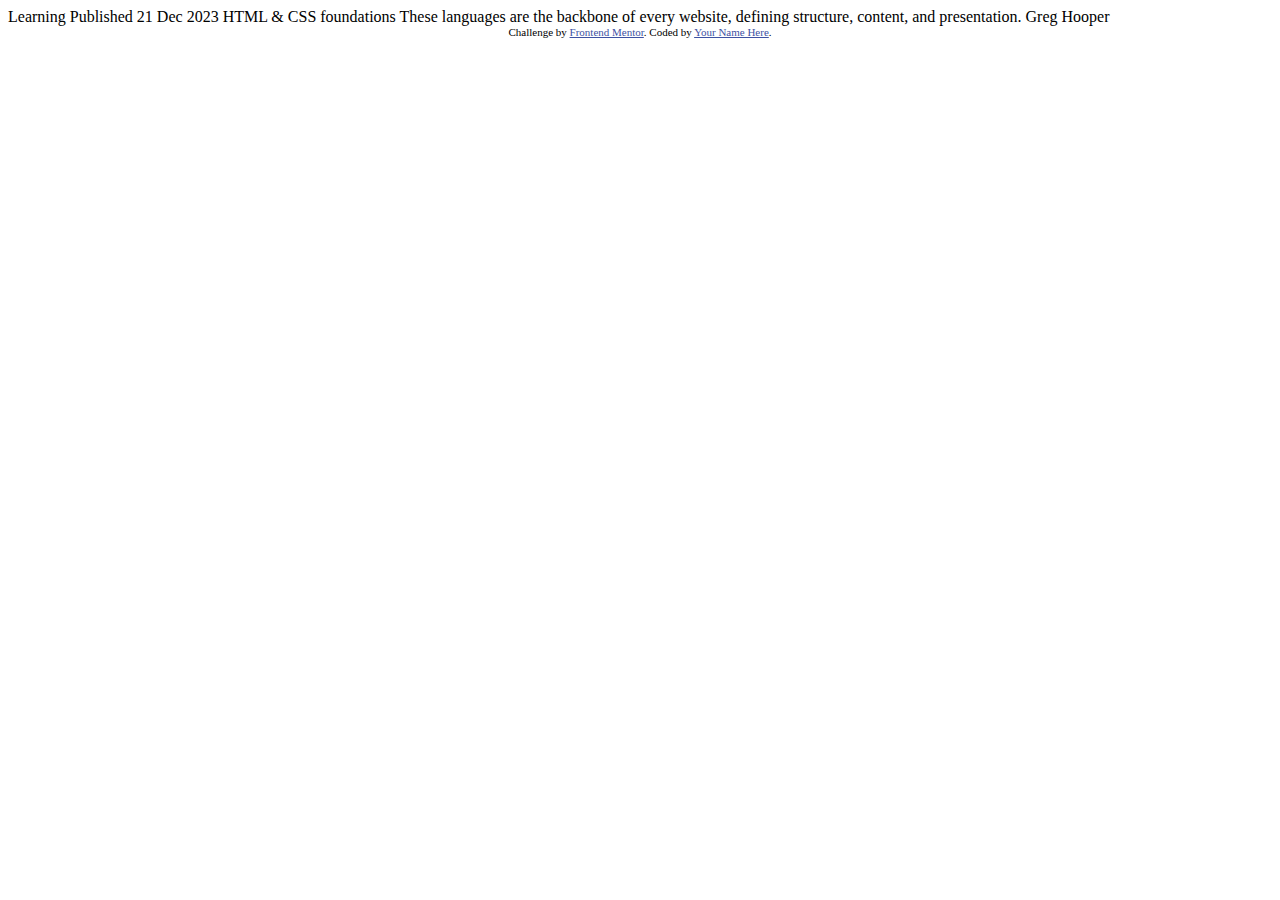
==== blog-preview-card/index.html @ 36064419 "Add blog-preview-card" ====
<!DOCTYPE html>
<html lang="en">
<head>
  <meta charset="UTF-8">
  <meta name="viewport" content="width=device-width, initial-scale=1.0"> <!-- displays site properly based on user's device -->

  <link rel="icon" type="image/png" sizes="32x32" href="./assets/images/favicon-32x32.png">
  
  <title>Frontend Mentor | Blog preview card</title>

  <!-- Feel free to remove these styles or customise in your own stylesheet 👍 -->
  <style>
    .attribution { font-size: 11px; text-align: center; }
    .attribution a { color: hsl(228, 45%, 44%); }
  </style>
</head>
<body>

  Learning

  Published 21 Dec 2023

  HTML & CSS foundations

  These languages are the backbone of every website, defining structure, content, and presentation.

  Greg Hooper
  
  <div class="attribution">
    Challenge by <a href="https://www.frontendmentor.io?ref=challenge" target="_blank">Frontend Mentor</a>. 
    Coded by <a href="#">Your Name Here</a>.
  </div>
</body>
</html>
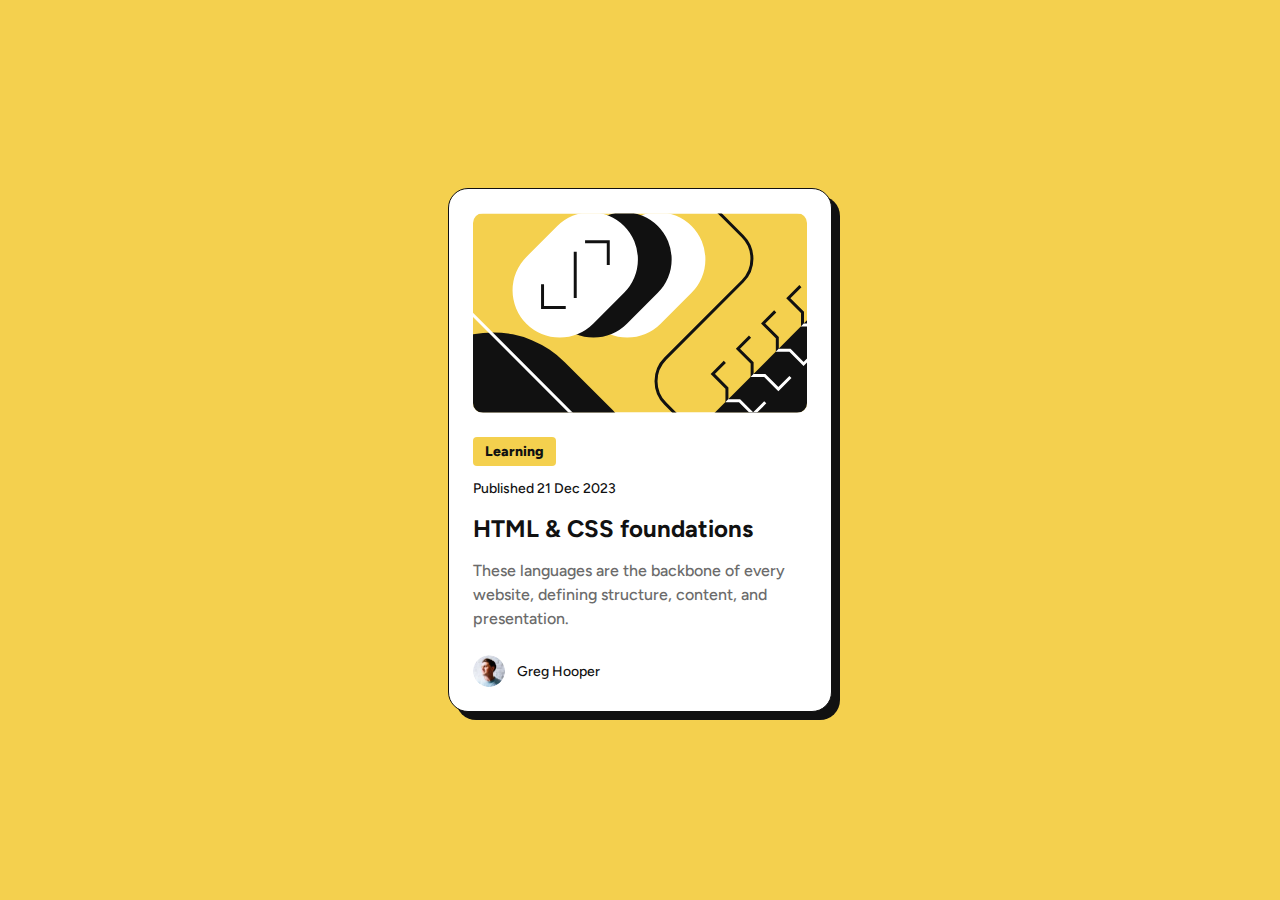
==== commit 5ebecebc: "Responsive fonts" ====
--- a/blog-preview-card/index.html
+++ b/blog-preview-card/index.html
@@ -1,34 +1,49 @@
 <!DOCTYPE html>
 <html lang="en">
-<head>
-  <meta charset="UTF-8">
-  <meta name="viewport" content="width=device-width, initial-scale=1.0"> <!-- displays site properly based on user's device -->
+  <head>
+    <meta charset="UTF-8" />
+    <meta name="viewport" content="width=device-width, initial-scale=1.0" />
 
-  <link rel="icon" type="image/png" sizes="32x32" href="./assets/images/favicon-32x32.png">
-  
-  <title>Frontend Mentor | Blog preview card</title>
+    <link
+      rel="icon"
+      type="image/png"
+      sizes="32x32"
+      href="./assets/images/favicon-32x32.png"
+    />
 
-  <!-- Feel free to remove these styles or customise in your own stylesheet 👍 -->
-  <style>
-    .attribution { font-size: 11px; text-align: center; }
-    .attribution a { color: hsl(228, 45%, 44%); }
-  </style>
-</head>
-<body>
+    <title>Frontend Mentor | Blog preview card</title>
 
-  Learning
-
-  Published 21 Dec 2023
-
-  HTML & CSS foundations
-
-  These languages are the backbone of every website, defining structure, content, and presentation.
-
-  Greg Hooper
-  
-  <div class="attribution">
-    Challenge by <a href="https://www.frontendmentor.io?ref=challenge" target="_blank">Frontend Mentor</a>. 
-    Coded by <a href="#">Your Name Here</a>.
-  </div>
-</body>
-</html>+    <link rel="stylesheet" href="./styles.css" />
+  </head>
+  <body>
+    <main>
+      <h1 class="sr-only">Blog preview card</h1>
+      <article class="blog-card">
+        <img
+          src="./assets/images/illustration-article.svg"
+          alt="Illustration of a blog post"
+          class="blog-card__img"
+        />
+        <header class="blog-card__header">
+          <span class="blog-card__category">Learning</span>
+          <time datetime="2023-12-21" class="blog-card__published"
+            >Published 21 Dec 2023</time
+          >
+          <h2 class="blog-card__title">HTML & CSS foundations</h2>
+        </header>
+        <p class="blog-card__description">
+          These languages are the backbone of every website, defining structure,
+          content, and presentation.
+        </p>
+        <footer class="blog-card__author">
+          <img
+            src="./assets/images/image-avatar.webp"
+            alt="Author's profile picture"
+            class="blog-card__author-img"
+          />
+          <span class="blog-card__author-name">Greg Hooper</span>
+        </footer>
+      </article>
+    </main>
+  </body>
+</html>
--- a/blog-preview-card/styles.css
+++ b/blog-preview-card/styles.css
@@ -0,0 +1,155 @@
+@supports not (font-variation-settings: normal) {
+    @font-face {
+        font-family: Figtree;
+        src: url('./assets/fonts/static/Figtree-Medium.ttf');
+        font-weight: 500;
+    }
+    @font-face {
+        font-family: Figtree;
+        src: url('./assets/fonts/static/Figtree-ExtraBold.ttf');
+        font-weight: 800;
+    }
+}
+
+@supports (font-variation-settings: normal) {
+    @font-face {
+        font-family: 'Figtree';
+        src: url('./assets/fonts/Figtree-VariableFont_wght.ttf') format('woff2 supports variations'),
+            url('./assets/fonts/Figtree-VariableFont_wght.ttf') format('woff2-variations');
+        font-weight: 500 800;
+    }
+}
+
+:root {
+    --yellow: #F4D04E;
+    --gray-950: #111111;
+    --gray-500: #6B6B6B;
+    --white: #FFFFFF;
+
+    --font-weight-medium: 500;
+    --font-weight-extrabold: 800;
+
+    --fs-header: clamp(0.75rem, 0.537vw + 0.492rem, 0.875rem);
+    --fs-title: clamp(1.25rem, 1.075vw + 0.734rem, 1.5rem);
+    --fs-description: clamp(0.875rem, 0.537vw + 0.617rem, 1.0rem);
+
+    --space-l: 1.5rem;
+    --space-m: 0.75rem;
+    --space-s: 0.5rem;
+    --space-xs: 0.25rem;
+}
+
+* {
+    margin: 0;
+    padding: 0;
+    box-sizing: border-box;
+}
+
+body {
+    font-family: 'Figtree', sans-serif;
+    background-color: var(--yellow);
+    min-height: 100vh;
+    width: min(90%, 100%);
+    margin: 0 auto;
+    display: flex;
+    align-items: center;
+    justify-content: center;
+}
+
+.sr-only {
+    position: absolute;
+    width: 1px;
+    height: 1px;
+    overflow: hidden;
+    clip: rect(0, 0, 0, 0);
+    clip-path: inset(50%);
+    white-space: nowrap;
+}
+
+.blog-card {
+    width: 100%;
+    /* max-width: 327px; */
+    max-width: clamp(20.4375rem, 0.957vw + 0.8186rem, 24rem);;
+    padding: var(--space-l);
+    color: var(--gray-950);
+    background-color: var(--white);
+    line-height: 1.5;
+    border: 1px solid var(--gray-950);
+    border-radius: 20px;
+    box-shadow: 8px 8px 0px var(--gray-950);
+    transition: all 0.6s ease;
+  
+
+    @media (min-width: 768px) {
+        max-width: 384px;
+    }
+}
+
+.blog-card:hover {
+    box-shadow: 16px 16px 0px var(--gray-950);
+}
+
+.blog-card:hover h2{
+    color: var(--yellow);
+}
+
+.blog-card__img {
+    display: block;
+    height: 200px;
+    width: 100%;
+    object-fit: cover;
+    border-radius: 10px;
+}
+
+.blog-card__header {
+    display: flex;
+    flex-direction: column;
+    align-items: start;
+    row-gap: var(--space-m);
+    margin-top: var(--space-l);
+    margin-bottom: var(--space-m);
+    font-weight: var(--font-weight-extrabold);
+    font-size: var(--fs-header);
+}
+
+.blog-card__category {
+    padding: var(--space-xs) var(--space-m);
+    background-color: var(--yellow);
+    border-radius: 4px;
+}
+
+.blog-card__published {
+    font-weight: var(--font-weight-medium);
+}
+
+.blog-card__title {
+    font-size: var(--fs-title);
+    transition: all 0.6s ease;
+} 
+
+.blog-card__description {
+    font-size: var(--fs-description);
+    color: var(--gray-500);
+}
+
+.blog-card__author {
+    display: flex;
+    align-items: center;
+    margin-top: var(--space-l);
+}
+
+.blog-card__author-img {
+    border-radius: 50%;
+    height: 32px;
+    width: 32px;
+    object-fit: cover;
+}
+
+.blog-card__author-name {
+    font-size: 0.875rem;  
+    margin-left: var(--space-m); 
+    font-weight: var(--font-weight-extrabold);
+    @media (min-width: 768px) {
+        font-weight: var(--font-weight-medium);
+    }
+}
